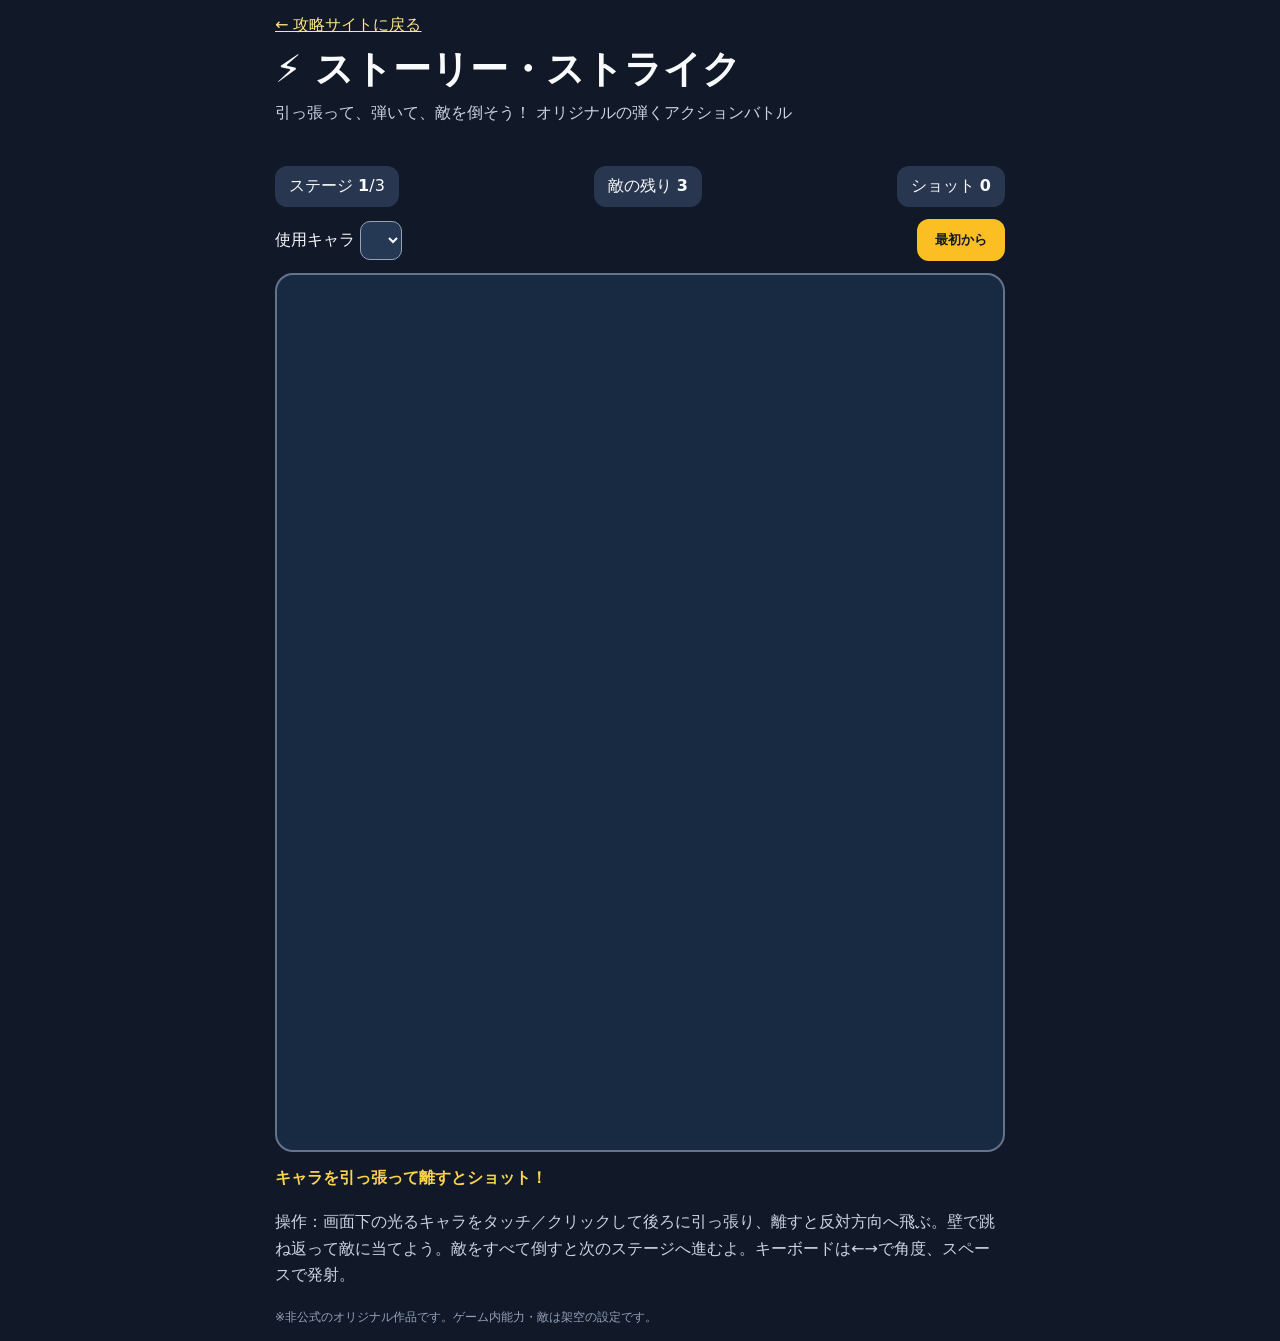
==== battle.html @ 235dad11 "Add playable ricochet battle arena" ====
<!doctype html><html lang="ja"><head><meta charset="utf-8"><meta name="viewport" content="width=device-width,initial-scale=1"><title>吉野瑛翔物語 | バトルアリーナ</title><style>
*{box-sizing:border-box}body{margin:0;background:#111827;color:#f8fafc;font-family:system-ui,sans-serif}header,.wrap{max-width:760px;margin:auto;padding:15px}a{color:#fde68a}h1{font-size:clamp(24px,5vw,38px);margin:8px 0}.sub{color:#cbd5e1}#game{display:block;width:100%;touch-action:none;background:#182a42;border:2px solid #64748b;border-radius:18px;cursor:crosshair}.panel{display:flex;gap:12px;flex-wrap:wrap;align-items:center;justify-content:space-between;margin:12px 0}.chip{background:#28374f;padding:10px 14px;border-radius:12px}button{border:0;border-radius:12px;background:#fbbf24;color:#111827;font-weight:800;padding:12px 18px;cursor:pointer}select{padding:10px;border-radius:10px;background:#253854;color:white;border:1px solid #94a3b8}.tip{line-height:1.65;color:#cbd5e1}#msg{min-height:25px;color:#fcd34d;font-weight:bold}footer{margin-top:20px;color:#94a3b8;font-size:12px}</style></head><body><header><a href="./index.html#home">← 攻略サイトに戻る</a><h1>⚡ ストーリー・ストライク</h1><div class="sub">引っ張って、弾いて、敵を倒そう！ オリジナルの弾くアクションバトル</div></header><main class="wrap"><div class="panel"><div class="chip">ステージ <b id="stage">1</b>/3</div><div class="chip">敵の残り <b id="remaining">3</b></div><div class="chip">ショット <b id="shots">0</b></div></div><div class="panel"><label>使用キャラ <select id="hero"></select></label><button id="restart">最初から</button></div><canvas id="game" width="680" height="820" aria-label="ドラッグしてショットするバトルゲーム"></canvas><p id="msg" role="status">キャラを引っ張って離すとショット！</p><p class="tip">操作：画面下の光るキャラをタッチ／クリックして後ろに引っ張り、離すと反対方向へ飛ぶ。壁で跳ね返って敵に当てよう。敵をすべて倒すと次のステージへ進むよ。キーボードは←→で角度、スペースで発射。</p><footer>※非公式のオリジナル作品です。ゲーム内能力・敵は架空の設定です。</footer></main><script src="characters.js"></script><script src="battle.js"></script></body></html>
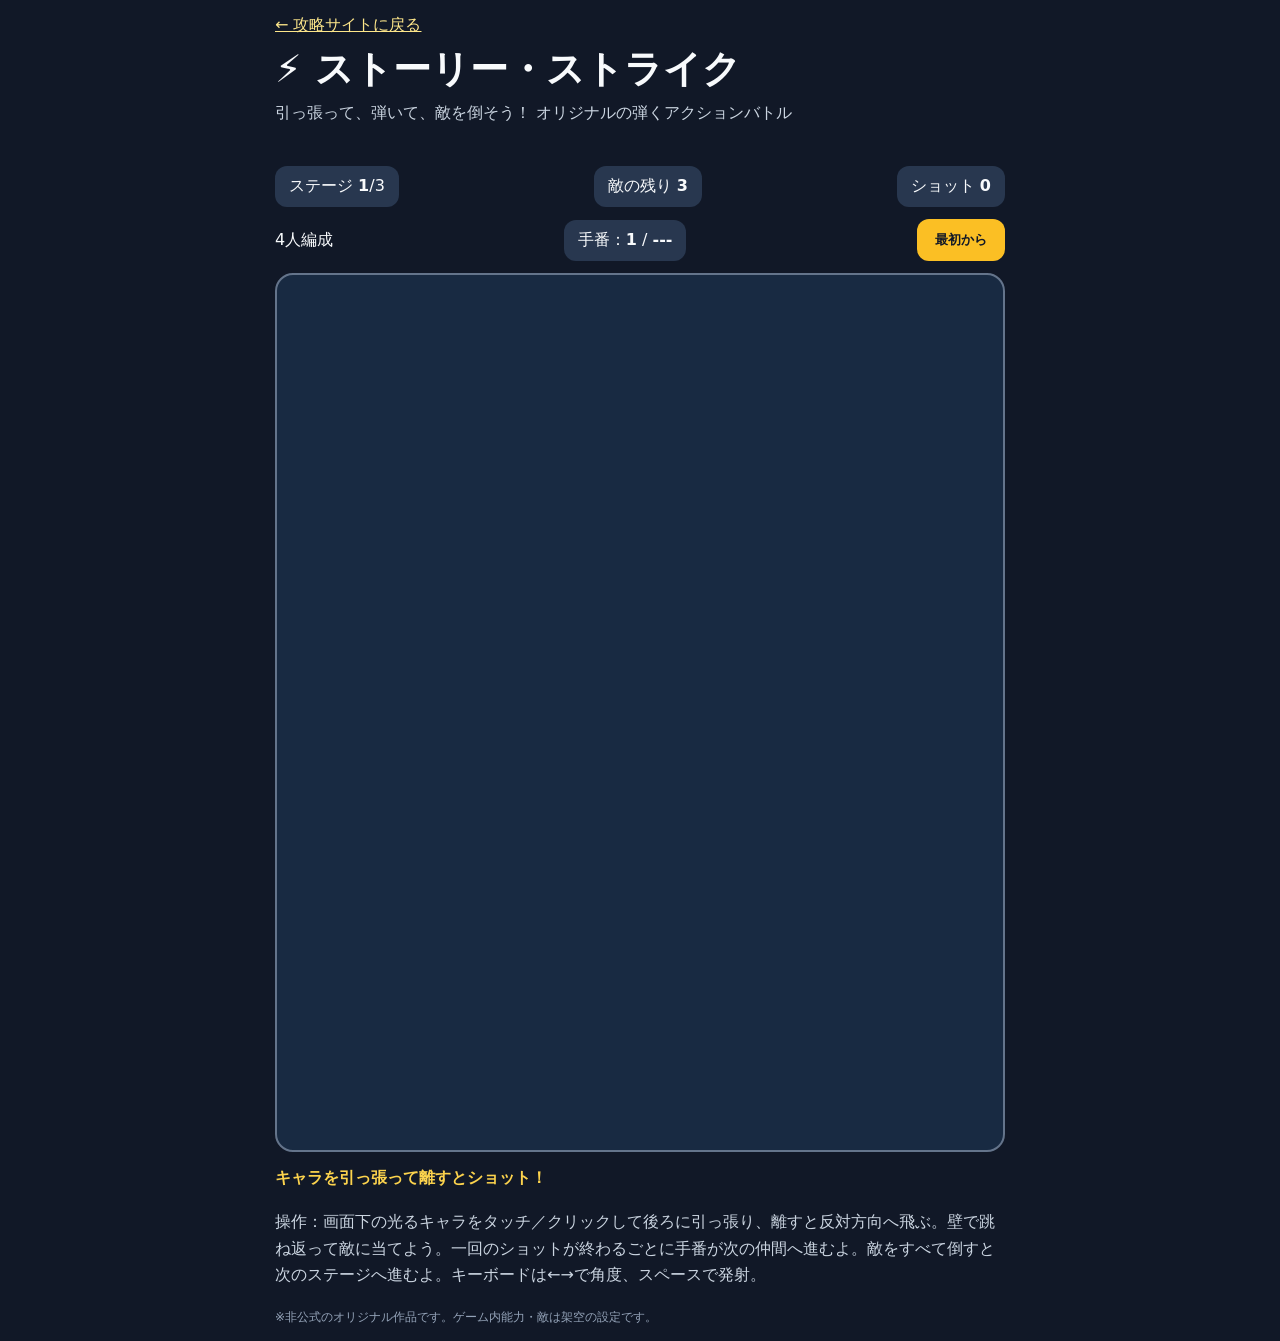
==== commit 00745749: "Add four selectable party slots and active turn HUD" ====
--- a/battle.html
+++ b/battle.html
@@ -1,2 +1,2 @@
 <!doctype html><html lang="ja"><head><meta charset="utf-8"><meta name="viewport" content="width=device-width,initial-scale=1"><title>吉野瑛翔物語 | バトルアリーナ</title><style>
-*{box-sizing:border-box}body{margin:0;background:#111827;color:#f8fafc;font-family:system-ui,sans-serif}header,.wrap{max-width:760px;margin:auto;padding:15px}a{color:#fde68a}h1{font-size:clamp(24px,5vw,38px);margin:8px 0}.sub{color:#cbd5e1}#game{display:block;width:100%;touch-action:none;background:#182a42;border:2px solid #64748b;border-radius:18px;cursor:crosshair}.panel{display:flex;gap:12px;flex-wrap:wrap;align-items:center;justify-content:space-between;margin:12px 0}.chip{background:#28374f;padding:10px 14px;border-radius:12px}button{border:0;border-radius:12px;background:#fbbf24;color:#111827;font-weight:800;padding:12px 18px;cursor:pointer}select{padding:10px;border-radius:10px;background:#253854;color:white;border:1px solid #94a3b8}.tip{line-height:1.65;color:#cbd5e1}#msg{min-height:25px;color:#fcd34d;font-weight:bold}footer{margin-top:20px;color:#94a3b8;font-size:12px}</style></head><body><header><a href="./index.html#home">← 攻略サイトに戻る</a><h1>⚡ ストーリー・ストライク</h1><div class="sub">引っ張って、弾いて、敵を倒そう！ オリジナルの弾くアクションバトル</div></header><main class="wrap"><div class="panel"><div class="chip">ステージ <b id="stage">1</b>/3</div><div class="chip">敵の残り <b id="remaining">3</b></div><div class="chip">ショット <b id="shots">0</b></div></div><div class="panel"><label>使用キャラ <select id="hero"></select></label><button id="restart">最初から</button></div><canvas id="game" width="680" height="820" aria-label="ドラッグしてショットするバトルゲーム"></canvas><p id="msg" role="status">キャラを引っ張って離すとショット！</p><p class="tip">操作：画面下の光るキャラをタッチ／クリックして後ろに引っ張り、離すと反対方向へ飛ぶ。壁で跳ね返って敵に当てよう。敵をすべて倒すと次のステージへ進むよ。キーボードは←→で角度、スペースで発射。</p><footer>※非公式のオリジナル作品です。ゲーム内能力・敵は架空の設定です。</footer></main><script src="characters.js"></script><script src="battle.js"></script></body></html>+*{box-sizing:border-box}body{margin:0;background:#111827;color:#f8fafc;font-family:system-ui,sans-serif}header,.wrap{max-width:760px;margin:auto;padding:15px}a{color:#fde68a}h1{font-size:clamp(24px,5vw,38px);margin:8px 0}.sub{color:#cbd5e1}#game{display:block;width:100%;touch-action:none;background:#182a42;border:2px solid #64748b;border-radius:18px;cursor:crosshair}.panel{display:flex;gap:12px;flex-wrap:wrap;align-items:center;justify-content:space-between;margin:12px 0}.chip{background:#28374f;padding:10px 14px;border-radius:12px}button{border:0;border-radius:12px;background:#fbbf24;color:#111827;font-weight:800;padding:12px 18px;cursor:pointer}select{padding:10px;border-radius:10px;background:#253854;color:white;border:1px solid #94a3b8}.tip{line-height:1.65;color:#cbd5e1}#msg{min-height:25px;color:#fcd34d;font-weight:bold}footer{margin-top:20px;color:#94a3b8;font-size:12px}</style></head><body><header><a href="./index.html#home">← 攻略サイトに戻る</a><h1>⚡ ストーリー・ストライク</h1><div class="sub">引っ張って、弾いて、敵を倒そう！ オリジナルの弾くアクションバトル</div></header><main class="wrap"><div class="panel"><div class="chip">ステージ <b id="stage">1</b>/3</div><div class="chip">敵の残り <b id="remaining">3</b></div><div class="chip">ショット <b id="shots">0</b></div></div><div class="panel"><label>4人編成 <span id="party-selects" style="display:flex;flex-wrap:wrap;gap:6px"></span></label><div class="chip">手番：<b id="turn">1</b> / <b id="active-hero">---</b></div><button id="restart">最初から</button></div><canvas id="game" width="680" height="820" aria-label="ドラッグしてショットするバトルゲーム"></canvas><p id="msg" role="status">キャラを引っ張って離すとショット！</p><p class="tip">操作：画面下の光るキャラをタッチ／クリックして後ろに引っ張り、離すと反対方向へ飛ぶ。壁で跳ね返って敵に当てよう。一回のショットが終わるごとに手番が次の仲間へ進むよ。敵をすべて倒すと次のステージへ進むよ。キーボードは←→で角度、スペースで発射。</p><footer>※非公式のオリジナル作品です。ゲーム内能力・敵は架空の設定です。</footer></main><script src="characters.js"></script><script src="battle.js"></script></body></html>
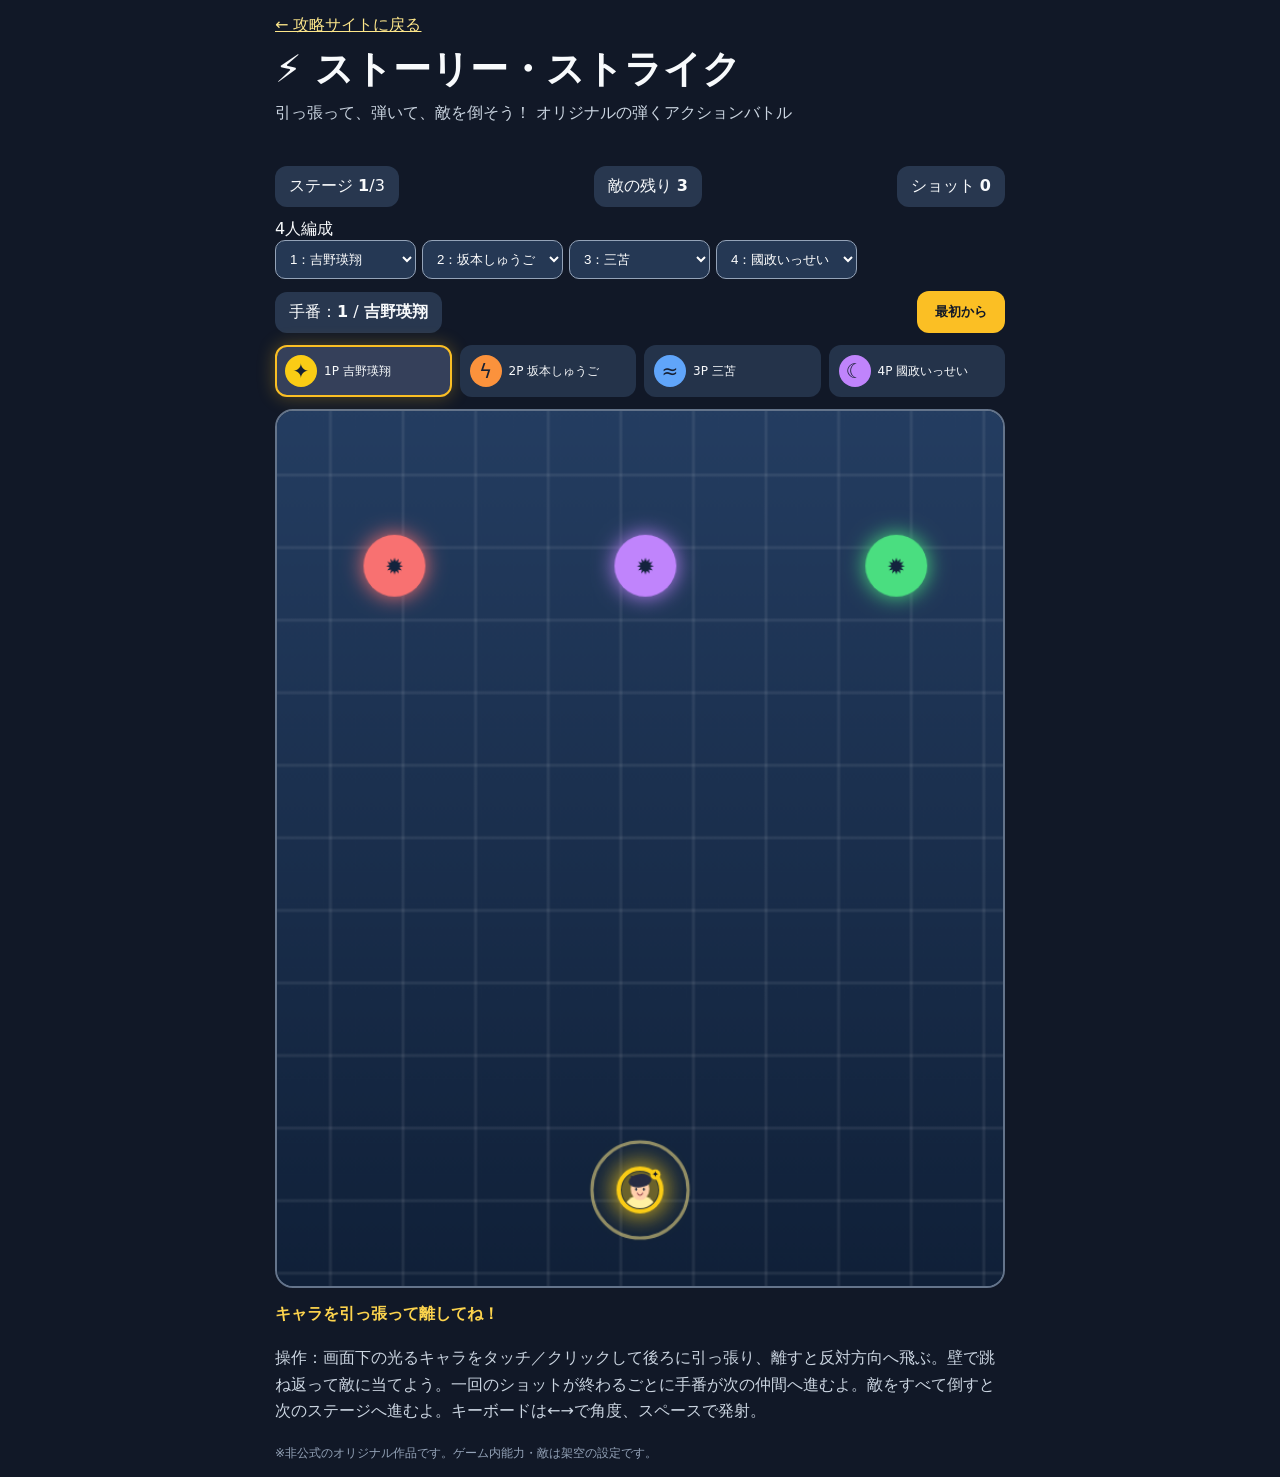
==== commit 4186a714: "Style featured party identity and active turn highlights" ====
--- a/battle.html
+++ b/battle.html
@@ -1,2 +1,2 @@
 <!doctype html><html lang="ja"><head><meta charset="utf-8"><meta name="viewport" content="width=device-width,initial-scale=1"><title>吉野瑛翔物語 | バトルアリーナ</title><style>
-*{box-sizing:border-box}body{margin:0;background:#111827;color:#f8fafc;font-family:system-ui,sans-serif}header,.wrap{max-width:760px;margin:auto;padding:15px}a{color:#fde68a}h1{font-size:clamp(24px,5vw,38px);margin:8px 0}.sub{color:#cbd5e1}#game{display:block;width:100%;touch-action:none;background:#182a42;border:2px solid #64748b;border-radius:18px;cursor:crosshair}.panel{display:flex;gap:12px;flex-wrap:wrap;align-items:center;justify-content:space-between;margin:12px 0}.chip{background:#28374f;padding:10px 14px;border-radius:12px}button{border:0;border-radius:12px;background:#fbbf24;color:#111827;font-weight:800;padding:12px 18px;cursor:pointer}select{padding:10px;border-radius:10px;background:#253854;color:white;border:1px solid #94a3b8}.tip{line-height:1.65;color:#cbd5e1}#msg{min-height:25px;color:#fcd34d;font-weight:bold}footer{margin-top:20px;color:#94a3b8;font-size:12px}</style></head><body><header><a href="./index.html#home">← 攻略サイトに戻る</a><h1>⚡ ストーリー・ストライク</h1><div class="sub">引っ張って、弾いて、敵を倒そう！ オリジナルの弾くアクションバトル</div></header><main class="wrap"><div class="panel"><div class="chip">ステージ <b id="stage">1</b>/3</div><div class="chip">敵の残り <b id="remaining">3</b></div><div class="chip">ショット <b id="shots">0</b></div></div><div class="panel"><label>4人編成 <span id="party-selects" style="display:flex;flex-wrap:wrap;gap:6px"></span></label><div class="chip">手番：<b id="turn">1</b> / <b id="active-hero">---</b></div><button id="restart">最初から</button></div><canvas id="game" width="680" height="820" aria-label="ドラッグしてショットするバトルゲーム"></canvas><p id="msg" role="status">キャラを引っ張って離すとショット！</p><p class="tip">操作：画面下の光るキャラをタッチ／クリックして後ろに引っ張り、離すと反対方向へ飛ぶ。壁で跳ね返って敵に当てよう。一回のショットが終わるごとに手番が次の仲間へ進むよ。敵をすべて倒すと次のステージへ進むよ。キーボードは←→で角度、スペースで発射。</p><footer>※非公式のオリジナル作品です。ゲーム内能力・敵は架空の設定です。</footer></main><script src="characters.js"></script><script src="battle.js"></script></body></html>+*{box-sizing:border-box}body{margin:0;background:#111827;color:#f8fafc;font-family:system-ui,sans-serif}header,.wrap{max-width:760px;margin:auto;padding:15px}a{color:#fde68a}h1{font-size:clamp(24px,5vw,38px);margin:8px 0}.sub{color:#cbd5e1}#game{display:block;width:100%;touch-action:none;background:#182a42;border:2px solid #64748b;border-radius:18px;cursor:crosshair}.panel{display:flex;gap:12px;flex-wrap:wrap;align-items:center;justify-content:space-between;margin:12px 0}.chip{background:#28374f;padding:10px 14px;border-radius:12px}button{border:0;border-radius:12px;background:#fbbf24;color:#111827;font-weight:800;padding:12px 18px;cursor:pointer}select{padding:10px;border-radius:10px;background:#253854;color:white;border:1px solid #94a3b8}.tip{line-height:1.65;color:#cbd5e1}#msg{min-height:25px;color:#fcd34d;font-weight:bold}footer{margin-top:20px;color:#94a3b8;font-size:12px}.party-hud{display:grid;grid-template-columns:repeat(4,minmax(0,1fr));gap:8px;margin:12px 0}.party-card{display:flex;align-items:center;gap:7px;background:#24334a;border:2px solid transparent;padding:8px;border-radius:12px;min-width:0;font-size:12px;overflow:hidden}.party-card.current{border-color:#fbbf24;background:#35405a;box-shadow:0 0 18px #fbbf2450}.party-avatar{height:32px;width:32px;display:grid;place-items:center;border-radius:50%;color:#172033;font-size:20px;flex:none}.party-card span:last-child{white-space:nowrap;overflow:hidden;text-overflow:ellipsis}@media(max-width:520px){.party-card{padding:5px;flex-direction:column;font-size:10px;text-align:center}.party-avatar{width:30px;height:30px}}</style></head><body><header><a href="./index.html#home">← 攻略サイトに戻る</a><h1>⚡ ストーリー・ストライク</h1><div class="sub">引っ張って、弾いて、敵を倒そう！ オリジナルの弾くアクションバトル</div></header><main class="wrap"><div class="panel"><div class="chip">ステージ <b id="stage">1</b>/3</div><div class="chip">敵の残り <b id="remaining">3</b></div><div class="chip">ショット <b id="shots">0</b></div></div><div class="panel"><label>4人編成 <span id="party-selects" style="display:flex;flex-wrap:wrap;gap:6px"></span></label><div class="chip">手番：<b id="turn">1</b> / <b id="active-hero">---</b></div><button id="restart">最初から</button></div><div id="party-hud" class="party-hud" aria-label="4人編成の手番表示"></div><canvas id="game" width="680" height="820" aria-label="ドラッグしてショットするバトルゲーム"></canvas><p id="msg" role="status">キャラを引っ張って離すとショット！</p><p class="tip">操作：画面下の光るキャラをタッチ／クリックして後ろに引っ張り、離すと反対方向へ飛ぶ。壁で跳ね返って敵に当てよう。一回のショットが終わるごとに手番が次の仲間へ進むよ。敵をすべて倒すと次のステージへ進むよ。キーボードは←→で角度、スペースで発射。</p><footer>※非公式のオリジナル作品です。ゲーム内能力・敵は架空の設定です。</footer></main><script src="characters.js"></script><script src="battle.js"></script></body></html>
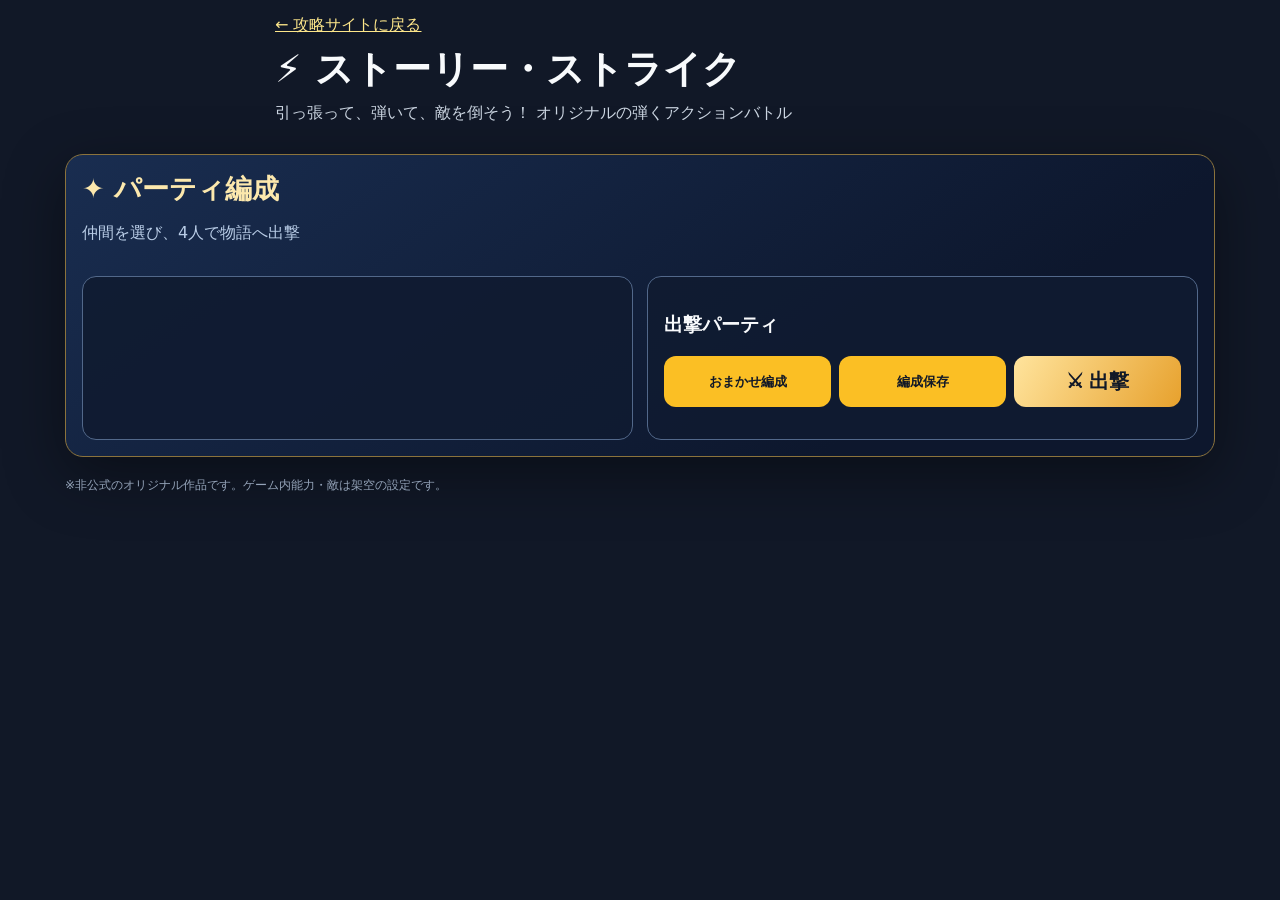
==== commit f496a588: "Build interactive RPG party formation lobby" ====
--- a/battle.html
+++ b/battle.html
@@ -1,2 +1,2 @@
 <!doctype html><html lang="ja"><head><meta charset="utf-8"><meta name="viewport" content="width=device-width,initial-scale=1"><title>吉野瑛翔物語 | バトルアリーナ</title><style>
-*{box-sizing:border-box}body{margin:0;background:#111827;color:#f8fafc;font-family:system-ui,sans-serif}header,.wrap{max-width:760px;margin:auto;padding:15px}a{color:#fde68a}h1{font-size:clamp(24px,5vw,38px);margin:8px 0}.sub{color:#cbd5e1}#game{display:block;width:100%;touch-action:none;background:#182a42;border:2px solid #64748b;border-radius:18px;cursor:crosshair}.panel{display:flex;gap:12px;flex-wrap:wrap;align-items:center;justify-content:space-between;margin:12px 0}.chip{background:#28374f;padding:10px 14px;border-radius:12px}button{border:0;border-radius:12px;background:#fbbf24;color:#111827;font-weight:800;padding:12px 18px;cursor:pointer}select{padding:10px;border-radius:10px;background:#253854;color:white;border:1px solid #94a3b8}.tip{line-height:1.65;color:#cbd5e1}#msg{min-height:25px;color:#fcd34d;font-weight:bold}footer{margin-top:20px;color:#94a3b8;font-size:12px}.party-hud{display:grid;grid-template-columns:repeat(4,minmax(0,1fr));gap:8px;margin:12px 0}.party-card{display:flex;align-items:center;gap:7px;background:#24334a;border:2px solid transparent;padding:8px;border-radius:12px;min-width:0;font-size:12px;overflow:hidden}.party-card.current{border-color:#fbbf24;background:#35405a;box-shadow:0 0 18px #fbbf2450}.party-avatar{height:32px;width:32px;display:grid;place-items:center;border-radius:50%;color:#172033;font-size:20px;flex:none}.party-card span:last-child{white-space:nowrap;overflow:hidden;text-overflow:ellipsis}@media(max-width:520px){.party-card{padding:5px;flex-direction:column;font-size:10px;text-align:center}.party-avatar{width:30px;height:30px}}</style></head><body><header><a href="./index.html#home">← 攻略サイトに戻る</a><h1>⚡ ストーリー・ストライク</h1><div class="sub">引っ張って、弾いて、敵を倒そう！ オリジナルの弾くアクションバトル</div></header><main class="wrap"><div class="panel"><div class="chip">ステージ <b id="stage">1</b>/3</div><div class="chip">敵の残り <b id="remaining">3</b></div><div class="chip">ショット <b id="shots">0</b></div></div><div class="panel"><label>4人編成 <span id="party-selects" style="display:flex;flex-wrap:wrap;gap:6px"></span></label><div class="chip">手番：<b id="turn">1</b> / <b id="active-hero">---</b></div><button id="restart">最初から</button></div><div id="party-hud" class="party-hud" aria-label="4人編成の手番表示"></div><canvas id="game" width="680" height="820" aria-label="ドラッグしてショットするバトルゲーム"></canvas><p id="msg" role="status">キャラを引っ張って離すとショット！</p><p class="tip">操作：画面下の光るキャラをタッチ／クリックして後ろに引っ張り、離すと反対方向へ飛ぶ。壁で跳ね返って敵に当てよう。一回のショットが終わるごとに手番が次の仲間へ進むよ。敵をすべて倒すと次のステージへ進むよ。キーボードは←→で角度、スペースで発射。</p><footer>※非公式のオリジナル作品です。ゲーム内能力・敵は架空の設定です。</footer></main><script src="characters.js"></script><script src="battle.js"></script></body></html>+*{box-sizing:border-box}body{margin:0;background:#111827;color:#f8fafc;font-family:system-ui,sans-serif}header,.wrap{max-width:760px;margin:auto;padding:15px}a{color:#fde68a}h1{font-size:clamp(24px,5vw,38px);margin:8px 0}.sub{color:#cbd5e1}#game{display:block;width:100%;touch-action:none;background:#182a42;border:2px solid #64748b;border-radius:18px;cursor:crosshair}.panel{display:flex;gap:12px;flex-wrap:wrap;align-items:center;justify-content:space-between;margin:12px 0}.chip{background:#28374f;padding:10px 14px;border-radius:12px}button{border:0;border-radius:12px;background:#fbbf24;color:#111827;font-weight:800;padding:12px 18px;cursor:pointer}select{padding:10px;border-radius:10px;background:#253854;color:white;border:1px solid #94a3b8}.tip{line-height:1.65;color:#cbd5e1}#msg{min-height:25px;color:#fcd34d;font-weight:bold}footer{margin-top:20px;color:#94a3b8;font-size:12px}.party-hud{display:grid;grid-template-columns:repeat(4,minmax(0,1fr));gap:8px;margin:12px 0}.party-card{display:flex;align-items:center;gap:7px;background:#24334a;border:2px solid transparent;padding:8px;border-radius:12px;min-width:0;font-size:12px;overflow:hidden}.party-card.current{border-color:#fbbf24;background:#35405a;box-shadow:0 0 18px #fbbf2450}.party-avatar{height:32px;width:32px;display:grid;place-items:center;border-radius:50%;color:#172033;font-size:20px;flex:none}.party-card span:last-child{white-space:nowrap;overflow:hidden;text-overflow:ellipsis}@media(max-width:520px){.party-card{padding:5px;flex-direction:column;font-size:10px;text-align:center}.party-avatar{width:30px;height:30px}}.wrap{max-width:1180px}.lobby{padding:16px;border:1px solid #8b733c;border-radius:18px;background:linear-gradient(145deg,#192d50,#0d172d 75%);box-shadow:0 18px 60px #0006}.lobby-top h2{font-size:27px;color:#fce8ad;margin:0}.lobby-top p{color:#b9cde7}.roster-grid{display:grid;grid-template-columns:repeat(4,minmax(0,1fr));gap:10px}.roster-card{position:relative;min-height:142px;padding:12px;display:flex;align-items:flex-end;justify-content:space-between;flex-direction:column;border:2px solid #516580;border-radius:12px;color:#fff;background:linear-gradient(135deg,var(--accent),#17253d 78%);text-align:left;overflow:hidden}.roster-card.selected{border-color:#ffe49d;box-shadow:0 0 0 2px #ffcf5760,0 0 20px #fcbf4940}.roster-card .glyph{font-size:45px;line-height:1;text-shadow:0 3px 12px #0008;align-self:center;margin:8px}.roster-card strong{align-self:stretch;font-size:15px}.roster-card small{font-size:11px;color:#ecedf5}.lobby-bottom{display:grid;grid-template-columns:1fr 1fr;gap:14px;margin-top:16px}.hero-preview,.party-setup{border:1px solid #52688a;background:#101b31e8;border-radius:14px;padding:16px}.hero-preview h3{font-size:24px;color:#ffe5a7;margin:6px 0}.preview-glyph{display:grid;place-items:center;font-size:74px;min-height:135px;background:radial-gradient(circle,var(--accent),#132238 65%);border-radius:10px}.statline{display:flex;justify-content:space-between;border-bottom:1px solid #43516d;padding:7px}.formation-item{display:flex;gap:8px;align-items:center;margin:7px 0;padding:8px;border-radius:10px;background:#283854}.formation-item b{width:27px;color:#fcd34d}.formation-item select{flex:1;min-width:0}.actions{display:flex;flex-wrap:wrap;gap:8px;margin-top:18px}.actions button{flex:1}.actions #deploy{background:linear-gradient(120deg,#ffe49d,#e7a12d);font-size:20px}.lobby [hidden],section[hidden]{display:none!important}#battle-section{max-width:760px;margin:auto}#back-lobby{background:#304b71;color:white;margin-bottom:12px}@media(min-width:900px){.roster-grid{grid-template-columns:repeat(8,minmax(0,1fr))}.roster-card{min-height:170px;padding:8px}.roster-card strong{font-size:12px}}@media(max-width:590px){.roster-grid{grid-template-columns:repeat(2,minmax(0,1fr))}.lobby-bottom{grid-template-columns:1fr}.lobby{padding:10px}.roster-card{min-height:120px}} </style></head><body><header><a href="./index.html#home">← 攻略サイトに戻る</a><h1>⚡ ストーリー・ストライク</h1><div class="sub">引っ張って、弾いて、敵を倒そう！ オリジナルの弾くアクションバトル</div></header><main class="wrap"><section id="lobby" class="lobby"><div class="lobby-top"><h2>✦ パーティ編成</h2><p>仲間を選び、4人で物語へ出撃</p></div><div id="roster-grid" class="roster-grid"></div><div class="lobby-bottom"><div id="hero-preview" class="hero-preview"></div><div class="party-setup"><h3>出撃パーティ</h3><div id="formation-preview"></div><div class="actions"><button id="auto-party" type="button">おまかせ編成</button><button id="save-party" type="button">編成保存</button><button id="deploy" type="button">⚔ 出撃</button></div><p id="lobby-msg" role="status"></p></div></div></section><section id="battle-section" hidden><button id="back-lobby" type="button">← 編成画面に戻る</button><div class="panel"><div class="chip">ステージ <b id="stage">1</b>/3</div><div class="chip">敵の残り <b id="remaining">3</b></div><div class="chip">ショット <b id="shots">0</b></div></div><div class="panel"><label>4人編成 <span id="party-selects" style="display:flex;flex-wrap:wrap;gap:6px"></span></label><div class="chip">手番：<b id="turn">1</b> / <b id="active-hero">---</b></div><button id="restart">最初から</button></div><div id="party-hud" class="party-hud" aria-label="4人編成の手番表示"></div><canvas id="game" width="680" height="820" aria-label="ドラッグしてショットするバトルゲーム"></canvas><p id="msg" role="status">キャラを引っ張って離すとショット！</p><p class="tip">操作：画面下の光るキャラをタッチ／クリックして後ろに引っ張り、離すと反対方向へ飛ぶ。壁で跳ね返って敵に当てよう。一回のショットが終わるごとに手番が次の仲間へ進むよ。敵をすべて倒すと次のステージへ進むよ。キーボードは←→で角度、スペースで発射。</p></section><footer>※非公式のオリジナル作品です。ゲーム内能力・敵は架空の設定です。</footer></main><script src="characters.js"></script><script src="battle.js"></script></body></html>
